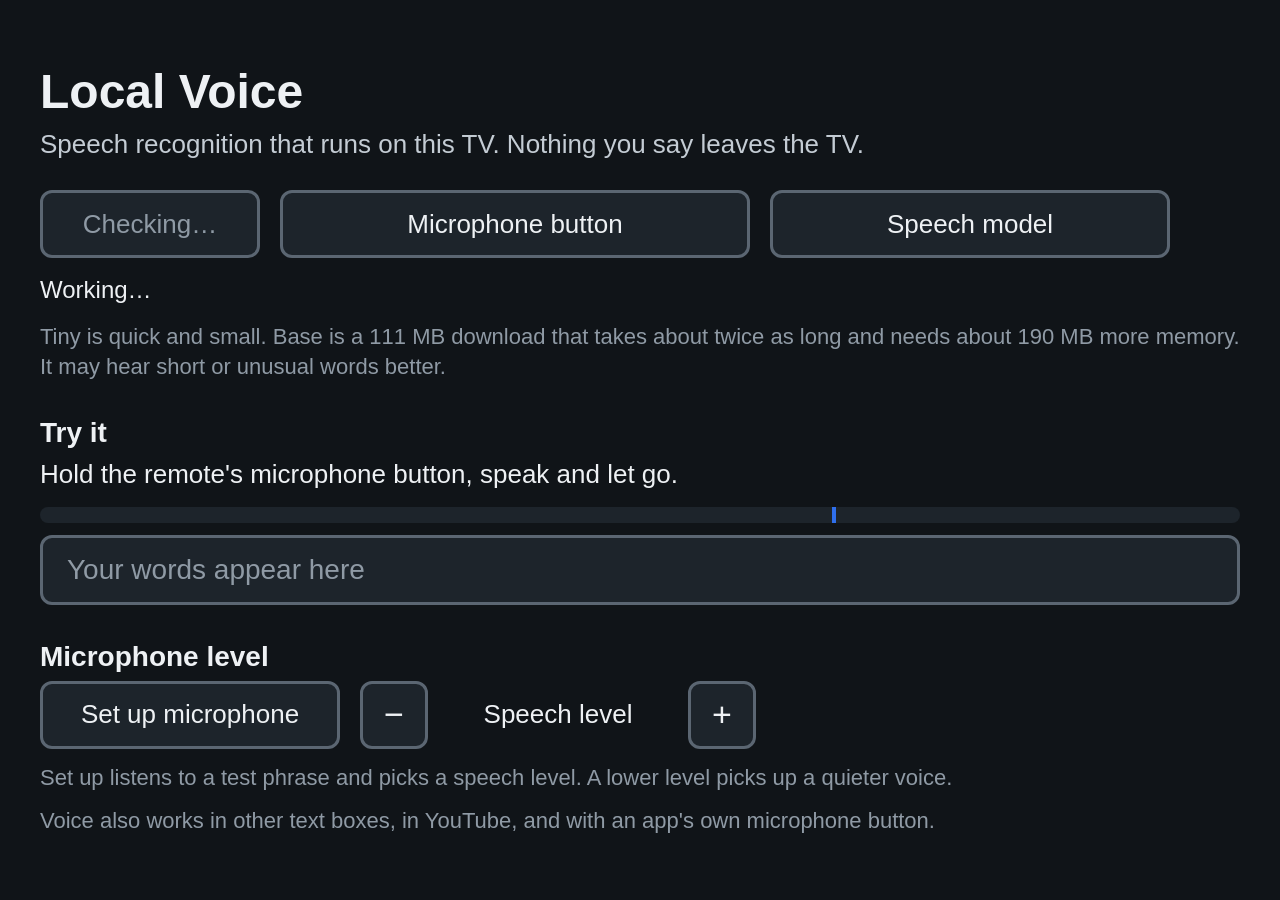
==== app/index.html @ e0bbec35 "Local Voice 0.3.4: choose a larger speech model Tiny stays bundled. Base is downloaded on first use," ====
<!DOCTYPE html>
<html lang="en">
<head>
  <meta charset="utf-8">
  <title>Local Voice</title>
  <link rel="stylesheet" href="style.css">
</head>
<body>
  <main>
    <h1>Local Voice</h1>
    <p class="lead">Speech recognition that runs on this TV. Nothing you say leaves the TV.</p>
    <div class="row">
      <button id="toggle" disabled>Checking…</button>
      <button id="mode">Microphone button</button>
      <button id="model">Speech model</button>
    </div>
    <p id="status" role="status"></p>
    <p id="modelNote" class="note">Tiny is quick and small. Base is a 111 MB download that takes about twice as long and needs about 190 MB more memory. It may hear short or unusual words better.</p>

    <h2>Try it</h2>
    <p>Hold the remote's microphone button, speak and let go.</p>
    <div id="meter"><i id="fill"></i><b id="mark"></b></div>
    <div id="test" class="empty">Your words appear here</div>

    <h2>Microphone level</h2>
    <div class="row">
      <button id="tune">Set up microphone</button>
      <button id="less" class="step" aria-label="Lower the speech level">&minus;</button>
      <span id="speech">Speech level</span>
      <button id="more" class="step" aria-label="Raise the speech level">+</button>
    </div>
    <p id="tuneNote" class="note">Set up listens to a test phrase and picks a speech level. A lower level picks up a quieter voice.</p>

    <p class="note">Voice also works in other text boxes, in YouTube, and with an app's own microphone button.</p>
  </main>
  <script src="level.js"></script>
  <script src="app.js"></script>
</body>
</html>
---- app/style.css ----
html, body { margin: 0; height: 100%; background: #101418; color: #eef1f4; font-family: "LG Smart UI", Arial, sans-serif; }
main { box-sizing: border-box; width: 1200px; margin: 0 auto; padding: 64px 0 0; }
h1 { margin: 0 0 8px; font-size: 48px; font-weight: 600; }
h2 { margin: 36px 0 8px; font-size: 28px; font-weight: 600; }
p { margin: 0; font-size: 26px; line-height: 1.35; }
.lead { color: #c4ccd4; margin-bottom: 28px; }
.note { margin-top: 14px; color: #8f9aa5; font-size: 22px; }
.row { display: flex; align-items: center; }
.row > * { margin-right: 20px; }
button { box-sizing: border-box; height: 68px; padding: 0 32px; border: 3px solid #5b6672; border-radius: 12px; background: #1d242b; color: #eef1f4; font: inherit; font-size: 26px; }
button:focus { outline: none; border-color: #fff; background: #2f6fed; }
button:disabled { color: #8f9aa5; }
#toggle { width: 220px; padding: 0; }
#mode { width: 470px; padding: 0; }
#model { width: 400px; padding: 0; margin-right: 0; }
#tune { width: 300px; padding: 0; }
.step { width: 68px; padding: 0; font-size: 34px; }
#speech { width: 220px; text-align: center; font-size: 26px; }
#status { min-height: 34px; margin-top: 16px; font-size: 24px; }
#meter { position: relative; height: 16px; margin: 14px 0 12px; overflow: hidden; border-radius: 8px; background: #1d242b; }
#fill { position: absolute; left: 0; top: 0; width: 100%; height: 100%; background: #eef1f4; -webkit-transform: scaleX(0); transform: scaleX(0); -webkit-transform-origin: left; transform-origin: left; transition: -webkit-transform .1s linear, transform .1s linear; }
#meter.soft #fill { background: #eef1f4; }
#meter.clear #fill { background: #4cc38a; }
#meter.loud #fill { background: #ff5a4f; }
#mark { position: absolute; left: 66%; top: 0; width: 4px; height: 100%; background: #2f6fed; }
#test { box-sizing: border-box; min-height: 70px; padding: 16px 24px; border: 3px solid #5b6672; border-radius: 12px; background: #1d242b; font-size: 28px; }
#test.empty { color: #8f9aa5; }
.error { color: #ffb4a8; }
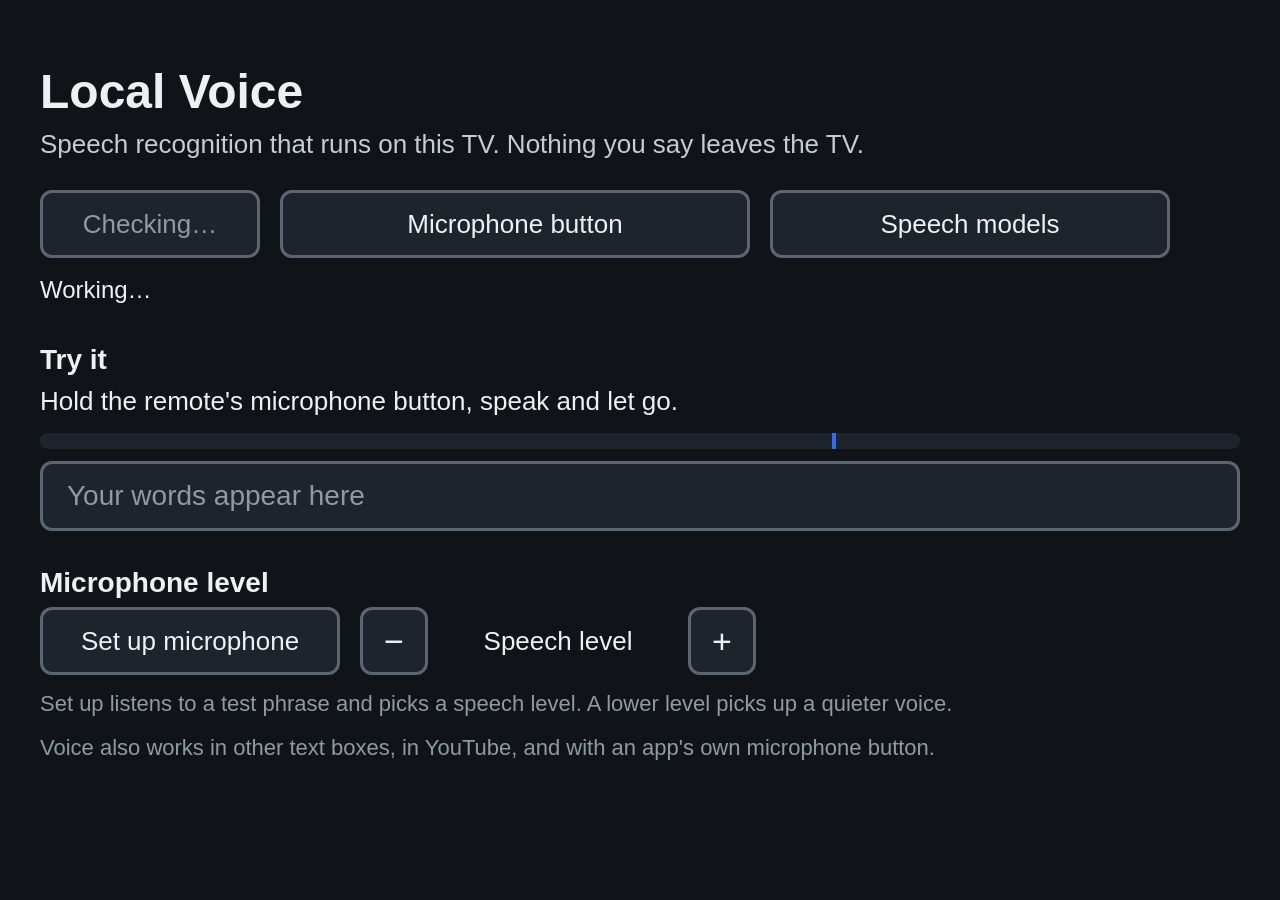
==== commit 82285a35: "Local Voice 0.4.0: download speech models in the app The package no longer holds a model. A Speech m" ====
--- a/app/index.html
+++ b/app/index.html
@@ -6,16 +6,16 @@
   <link rel="stylesheet" href="style.css">
 </head>
 <body>
-  <main>
+  <main id="main">
     <h1>Local Voice</h1>
     <p class="lead">Speech recognition that runs on this TV. Nothing you say leaves the TV.</p>
     <div class="row">
       <button id="toggle" disabled>Checking…</button>
       <button id="mode">Microphone button</button>
-      <button id="model">Speech model</button>
+      <button id="model">Speech models</button>
     </div>
     <p id="status" role="status"></p>
-    <p id="modelNote" class="note">Tiny is quick and small. Base is a 111 MB download that takes about twice as long and needs about 190 MB more memory. It may hear short or unusual words better.</p>
+    <p id="modelNote" class="note"></p>
 
     <h2>Try it</h2>
     <p>Hold the remote's microphone button, speak and let go.</p>
@@ -33,7 +33,15 @@
 
     <p class="note">Voice also works in other text boxes, in YouTube, and with an app's own microphone button.</p>
   </main>
+  <section id="panel">
+    <h1>Speech models</h1>
+    <p id="space" class="lead"></p>
+    <div id="loading"><i class="spinner"></i>Loading models</div>
+    <div id="list"></div>
+    <button id="closePanel">Close</button>
+  </section>
   <script src="level.js"></script>
+  <script src="modelview.js"></script>
   <script src="app.js"></script>
 </body>
 </html>
--- a/app/style.css
+++ b/app/style.css
@@ -1,5 +1,6 @@
 html, body { margin: 0; height: 100%; background: #101418; color: #eef1f4; font-family: "LG Smart UI", Arial, sans-serif; }
-main { box-sizing: border-box; width: 1200px; margin: 0 auto; padding: 64px 0 0; }
+main, #panel { box-sizing: border-box; width: 1200px; margin: 0 auto; padding: 64px 0 0; }
+#panel { display: none; }
 h1 { margin: 0 0 8px; font-size: 48px; font-weight: 600; }
 h2 { margin: 36px 0 8px; font-size: 28px; font-weight: 600; }
 p { margin: 0; font-size: 26px; line-height: 1.35; }
@@ -26,3 +27,20 @@
 #test { box-sizing: border-box; min-height: 70px; padding: 16px 24px; border: 3px solid #5b6672; border-radius: 12px; background: #1d242b; font-size: 28px; }
 #test.empty { color: #8f9aa5; }
 .error { color: #ffb4a8; }
+.model { margin-bottom: 28px; padding: 20px 24px; border: 3px solid #5b6672; border-radius: 12px; background: #1d242b; }
+.model h2 { margin: 0 0 6px; }
+.model button { height: 56px; min-width: 180px; margin-top: 12px; padding: 0 24px; background: #101418; }
+.model button:focus { background: #2f6fed; }
+.facts { font-size: 22px; color: #c4ccd4; }
+.url { font-size: 18px; color: #8f9aa5; word-break: break-all; }
+.bar { height: 14px; margin-top: 12px; overflow: hidden; border-radius: 7px; background: #101418; }
+.bar i { display: block; height: 100%; background: #2f6fed; -webkit-transform: scaleX(0); transform: scaleX(0); -webkit-transform-origin: left; transform-origin: left; transition: -webkit-transform .4s linear, transform .4s linear; }
+.progress { margin-top: 8px; font-size: 22px; }
+#loading { display: none; align-items: center; padding: 40px 0; font-size: 26px; color: #c4ccd4; }
+.spinner { display: block; width: 44px; height: 44px; margin-right: 20px; box-sizing: border-box; border: 5px solid #5b6672; border-top-color: #eef1f4; border-radius: 50%; animation: spin 1s linear infinite; }
+@keyframes spin { to { -webkit-transform: rotate(360deg); transform: rotate(360deg); } }
+.model button.busy { color: #c4ccd4; }
+.dots i { font-style: normal; animation: blink 1.2s infinite; }
+.dots i:nth-child(2) { animation-delay: .2s; }
+.dots i:nth-child(3) { animation-delay: .4s; }
+@keyframes blink { 0%, 60%, 100% { opacity: .15; } 30% { opacity: 1; } }
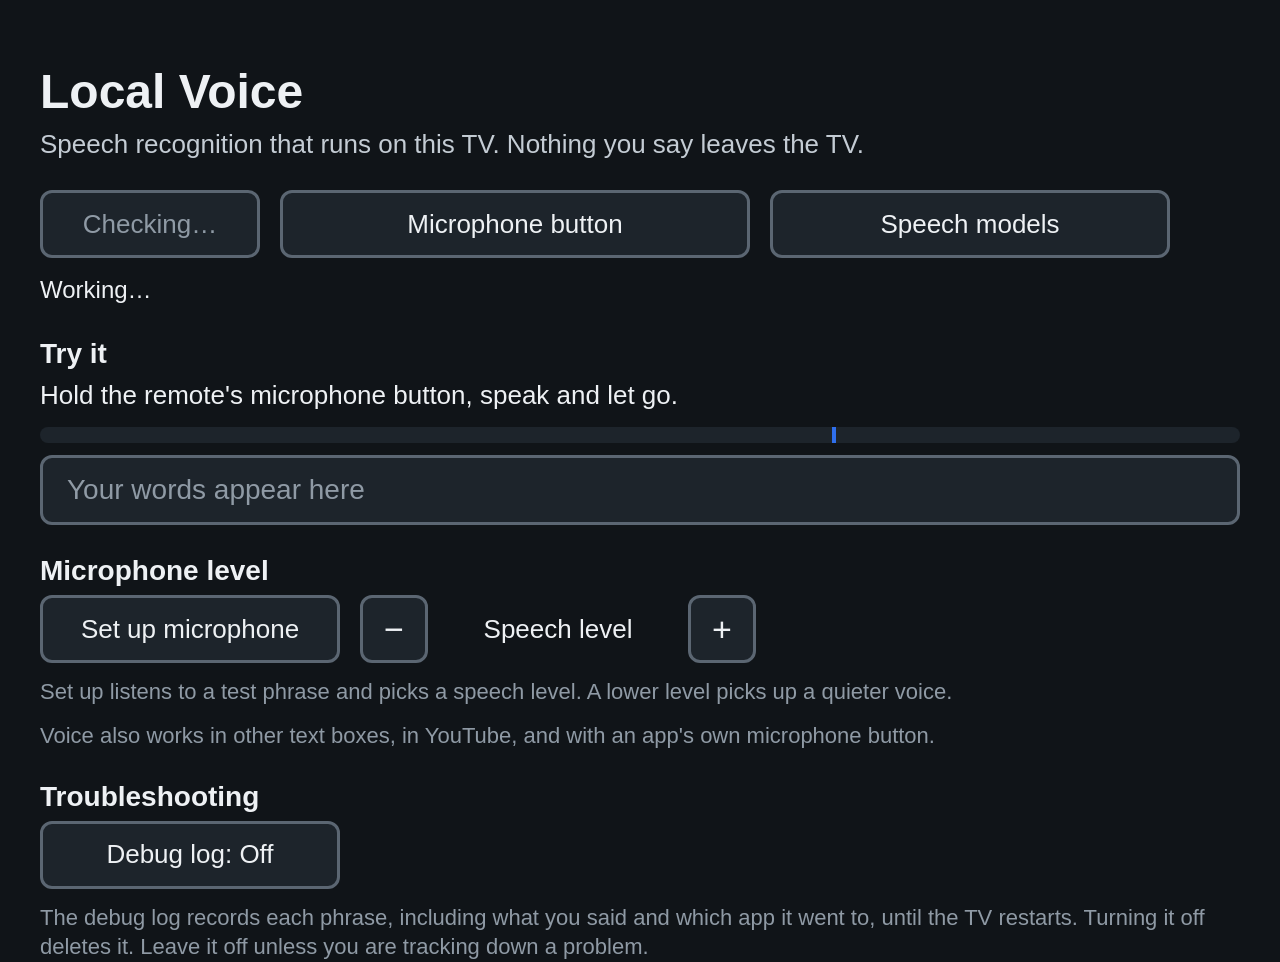
==== commit 1bccfebf: "Local Voice 0.4.1: log nothing about use unless debugging Activity is only logged with the Debug log" ====
--- a/app/index.html
+++ b/app/index.html
@@ -32,6 +32,10 @@
     <p id="tuneNote" class="note">Set up listens to a test phrase and picks a speech level. A lower level picks up a quieter voice.</p>
 
     <p class="note">Voice also works in other text boxes, in YouTube, and with an app's own microphone button.</p>
+
+    <h2>Troubleshooting</h2>
+    <div class="row"><button id="debug">Debug log: Off</button></div>
+    <p class="note">The debug log records each phrase, including what you said and which app it went to, until the TV restarts. Turning it off deletes it. Leave it off unless you are tracking down a problem.</p>
   </main>
   <section id="panel">
     <h1>Speech models</h1>
--- a/app/style.css
+++ b/app/style.css
@@ -2,7 +2,7 @@
 main, #panel { box-sizing: border-box; width: 1200px; margin: 0 auto; padding: 64px 0 0; }
 #panel { display: none; }
 h1 { margin: 0 0 8px; font-size: 48px; font-weight: 600; }
-h2 { margin: 36px 0 8px; font-size: 28px; font-weight: 600; }
+h2 { margin: 30px 0 8px; font-size: 28px; font-weight: 600; }
 p { margin: 0; font-size: 26px; line-height: 1.35; }
 .lead { color: #c4ccd4; margin-bottom: 28px; }
 .note { margin-top: 14px; color: #8f9aa5; font-size: 22px; }
@@ -15,6 +15,7 @@
 #mode { width: 470px; padding: 0; }
 #model { width: 400px; padding: 0; margin-right: 0; }
 #tune { width: 300px; padding: 0; }
+#debug { width: 300px; padding: 0; }
 .step { width: 68px; padding: 0; font-size: 34px; }
 #speech { width: 220px; text-align: center; font-size: 26px; }
 #status { min-height: 34px; margin-top: 16px; font-size: 24px; }
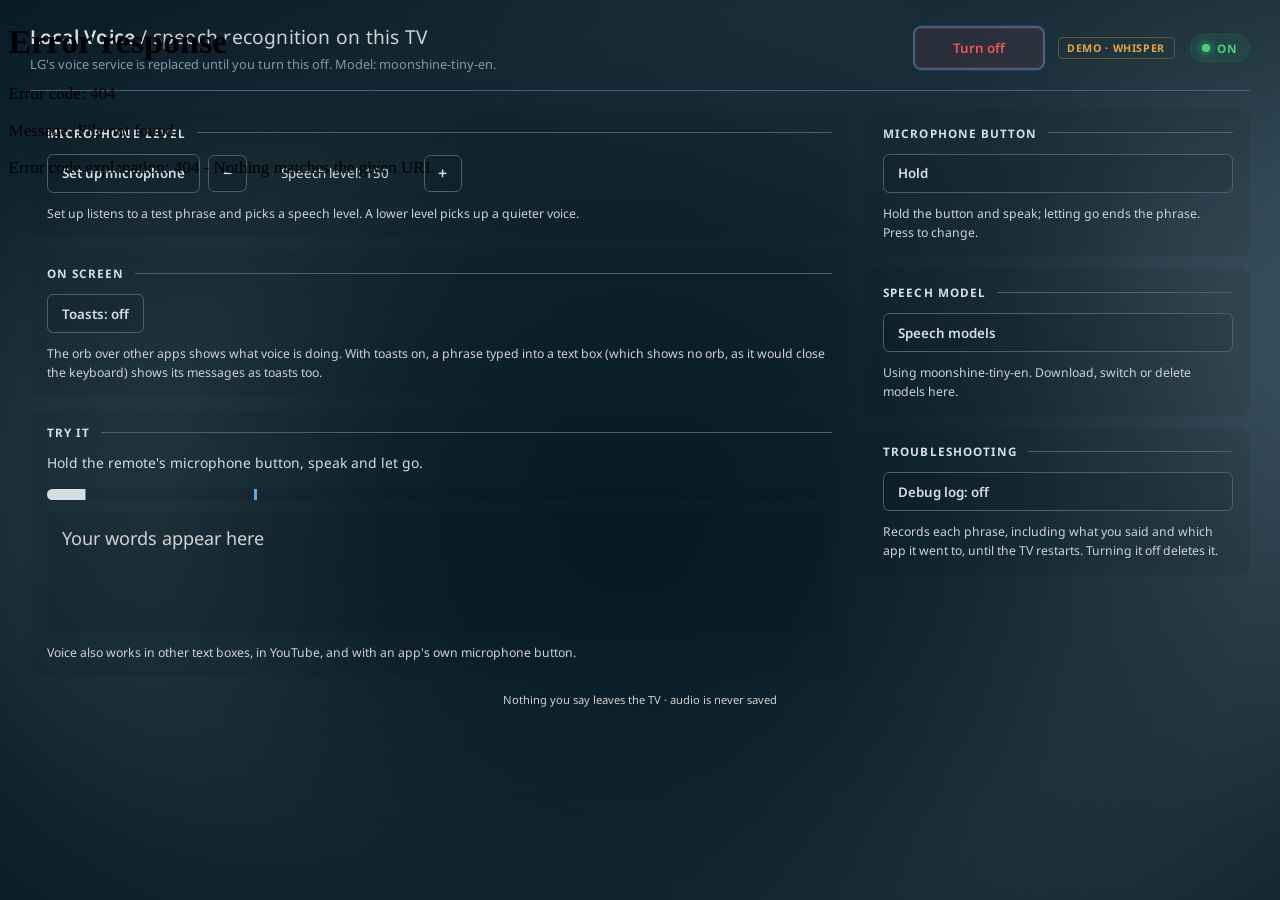
==== commit e7108e22: "Local Voice 0.4.3: the voice orb, a card for each setting, and a demo mode - The voice card is now a" ====
--- a/app/index.html
+++ b/app/index.html
@@ -3,47 +3,85 @@
 <head>
   <meta charset="utf-8">
   <title>Local Voice</title>
+  <link rel="stylesheet" href="gradient.css">
   <link rel="stylesheet" href="style.css">
 </head>
 <body>
-  <main id="main">
-    <h1>Local Voice</h1>
-    <p class="lead">Speech recognition that runs on this TV. Nothing you say leaves the TV.</p>
-    <div class="row">
-      <button id="toggle" disabled>Checking…</button>
-      <button id="mode">Microphone button</button>
-      <button id="model">Speech models</button>
+  <div class="wrap" id="main">
+    <header class="topline">
+      <div class="brand">
+        <h1>Local Voice <span>/ speech recognition on this TV</span></h1>
+        <div class="meta-line" id="status" role="status">checking</div>
+      </div>
+      <button class="ctl primary" id="toggle" disabled>Checking…</button>
+      <span class="demo-tag" id="demoTag" hidden>demo</span>
+      <div class="state-pill unknown" id="pill"><span class="dot"></span><span id="pillText">checking</span></div>
+    </header>
+    <div class="banner" id="banner" hidden></div>
+
+    <div class="main">
+      <div class="pane-left">
+        <section class="card">
+          <div class="section-label">Microphone level</div>
+          <div class="row">
+            <button class="ctl" id="tune">Set up microphone</button>
+            <button class="ctl step" id="less" aria-label="Lower the speech level">&minus;</button>
+            <span id="speech">Speech level</span>
+            <button class="ctl step" id="more" aria-label="Raise the speech level">+</button>
+          </div>
+          <p id="tuneNote" class="note">Set up listens to a test phrase and picks a speech level. A lower level picks up a quieter voice.</p>
+        </section>
+
+        <section class="card">
+          <div class="section-label">On screen</div>
+          <button class="ctl" id="toasts">Toasts: off</button>
+          <p class="note">The orb over other apps shows what voice is doing. With toasts on, a phrase typed into a text box (which shows no orb, as it would close the keyboard) shows its messages as toasts too.</p>
+        </section>
+
+        <section class="card grow">
+          <div class="section-label">Try it</div>
+          <p>Hold the remote's microphone button, speak and let go.</p>
+          <div id="meter"><i id="fill"></i><b id="mark"></b></div>
+          <div id="test" class="empty">Your words appear here</div>
+          <p class="note">Voice also works in other text boxes, in YouTube, and with an app's own microphone button.</p>
+        </section>
+      </div>
+      <div class="pane-right">
+        <section class="card">
+          <div class="section-label">Microphone button</div>
+          <button class="ctl wide" id="mode">Hold</button>
+          <p id="modeNote" class="note"></p>
+        </section>
+        <section class="card">
+          <div class="section-label">Speech model</div>
+          <button class="ctl wide" id="model">Speech models</button>
+          <p id="modelNote" class="note"></p>
+        </section>
+        <section class="card">
+          <div class="section-label">Troubleshooting</div>
+          <button class="ctl wide" id="debug">Debug log: off</button>
+          <p class="note">Records each phrase, including what you said and which app it went to, until the TV restarts. Turning it off deletes it.</p>
+        </section>
+      </div>
     </div>
-    <p id="status" role="status"></p>
-    <p id="modelNote" class="note"></p>
 
-    <h2>Try it</h2>
-    <p>Hold the remote's microphone button, speak and let go.</p>
-    <div id="meter"><i id="fill"></i><b id="mark"></b></div>
-    <div id="test" class="empty">Your words appear here</div>
+    <footer>Nothing you say leaves the TV &middot; audio is never saved</footer>
+  </div>
 
-    <h2>Microphone level</h2>
-    <div class="row">
-      <button id="tune">Set up microphone</button>
-      <button id="less" class="step" aria-label="Lower the speech level">&minus;</button>
-      <span id="speech">Speech level</span>
-      <button id="more" class="step" aria-label="Raise the speech level">+</button>
+  <div class="wrap" id="panel">
+    <header class="topline">
+      <div class="brand">
+        <h1>Speech models <span>/ downloaded to this TV</span></h1>
+        <div class="meta-line" id="space"></div>
+      </div>
+      <button class="ctl" id="closePanel">Close</button>
+    </header>
+    <div class="scroll" id="scroller">
+      <div id="loading"><i class="spinner"></i>Loading models</div>
+      <div id="list"></div>
     </div>
-    <p id="tuneNote" class="note">Set up listens to a test phrase and picks a speech level. A lower level picks up a quieter voice.</p>
-
-    <p class="note">Voice also works in other text boxes, in YouTube, and with an app's own microphone button.</p>
-
-    <h2>Troubleshooting</h2>
-    <div class="row"><button id="debug">Debug log: Off</button></div>
-    <p class="note">The debug log records each phrase, including what you said and which app it went to, until the TV restarts. Turning it off deletes it. Leave it off unless you are tracking down a problem.</p>
-  </main>
-  <section id="panel">
-    <h1>Speech models</h1>
-    <p id="space" class="lead"></p>
-    <div id="loading"><i class="spinner"></i>Loading models</div>
-    <div id="list"></div>
-    <button id="closePanel">Close</button>
-  </section>
+  </div>
+  <script src="demo.js"></script>
   <script src="level.js"></script>
   <script src="modelview.js"></script>
   <script src="app.js"></script>
--- a/app/gradient.css
+++ b/app/gradient.css
@@ -0,0 +1,13 @@
+/* The page's background: soft spots of lighter blue-grey over --bg (#081d27). Plain rgba(), as
+   webOS 5's engine (Chrome 68) has no relative oklch() colours. Each spot is --bg made lighter in
+   OKLCH by 0.04 more than the one before. */
+:root {
+  --bg_gradient:
+    radial-gradient(circle at 49.34% 56.56%, rgba(8,29,39,1) 0%, rgba(8,29,39,0.843) 19.02%, rgba(8,29,39,0.5) 38.05%, rgba(8,29,39,0.157) 57.07%, rgba(8,29,39,0) 76.1%),
+    radial-gradient(circle at 47.65% 65.66%, rgba(18,39,49,1) 0%, rgba(18,39,49,0.843) 17.71%, rgba(18,39,49,0.5) 35.42%, rgba(18,39,49,0.157) 53.14%, rgba(18,39,49,0) 70.85%),
+    radial-gradient(circle at 58.18% 12.57%, rgba(28,49,59,1) 0%, rgba(28,49,59,0.843) 12.9%, rgba(28,49,59,0.5) 25.8%, rgba(28,49,59,0.157) 38.7%, rgba(28,49,59,0) 51.6%),
+    radial-gradient(circle at 71.77% 76%, rgba(38,59,70,1) 0%, rgba(38,59,70,0.843) 13.34%, rgba(38,59,70,0.5) 26.68%, rgba(38,59,70,0.157) 40.01%, rgba(38,59,70,0) 53.35%),
+    radial-gradient(circle at 23.1% 53.37%, rgba(48,69,81,1) 0%, rgba(48,69,81,0.843) 12.46%, rgba(48,69,81,0.5) 24.93%, rgba(48,69,81,0.157) 37.39%, rgba(48,69,81,0) 49.85%),
+    radial-gradient(circle at 100.99% 38.31%, rgba(58,80,92,1) 0%, rgba(58,80,92,0.843) 11.59%, rgba(58,80,92,0.5) 23.18%, rgba(58,80,92,0.157) 34.76%, rgba(58,80,92,0) 46.35%),
+    #081d27;
+}
--- a/app/style.css
+++ b/app/style.css
@@ -1,47 +1,154 @@
-html, body { margin: 0; height: 100%; background: #101418; color: #eef1f4; font-family: "LG Smart UI", Arial, sans-serif; }
-main, #panel { box-sizing: border-box; width: 1200px; margin: 0 auto; padding: 64px 0 0; }
+/* Local Voice's page. Laid out at 1200x675 and zoomed to fill the window: 1.6 on the TV's 1920x1080
+   (app.js sets the zoom). Each part is a card; the top line holds the status and the main switch. */
+:root {
+  --bg: #081d27;
+  --panel: rgba(16, 21, 26, 0.1);
+  --panel-2: rgba(7, 12, 18, 0.08);
+  --border: #4d6071;
+  --border-soft: #4d6071;
+  --text: #d7dee3;
+  --text-dim: #8b97a1;
+  --text-faint: #d1d1d1;
+  --green: #3fd47a;
+  --green-dim: #1d5c3a;
+  --amber: #e0a834;
+  --amber-dim: #6b5620;
+  --red: #f0555a;
+  --red-dim: #6b2528;
+  --blue: #5aa9e6;
+  --font: "Noto Sans", "LG Smart UI", Arial, sans-serif;
+}
+
+/* Noto Sans, Latin only, carried in the app so nothing is fetched (SIL OFL 1.1, fonts/OFL.txt).
+   Other characters fall back to the TV's own fonts. */
+@font-face {
+  font-family: "Noto Sans"; font-style: normal; font-display: swap; font-weight: 100 900;
+  src: url(fonts/NotoSans-latin-wght.woff2) format("woff2");
+}
+
+* { box-sizing: border-box; margin: 0; padding: 0; }
+html { zoom: 1.6; height: 100%; background: var(--bg); }
+body {
+  height: 100%;
+  overflow: hidden;
+  color: var(--text);
+  font-family: var(--font);
+  background: var(--bg_gradient);
+}
+.wrap { width: 1200px; height: 675px; margin: 0 auto; padding: 22px 28px 12px; display: flex; flex-direction: column; }
 #panel { display: none; }
-h1 { margin: 0 0 8px; font-size: 48px; font-weight: 600; }
-h2 { margin: 30px 0 8px; font-size: 28px; font-weight: 600; }
-p { margin: 0; font-size: 26px; line-height: 1.35; }
-.lead { color: #c4ccd4; margin-bottom: 28px; }
-.note { margin-top: 14px; color: #8f9aa5; font-size: 22px; }
+
+/* ---------- Top line: name and status, the switch, and a pill ---------- */
+.topline {
+  flex: none; display: flex; align-items: center;
+  border-bottom: 1px solid var(--border); padding-bottom: 16px; margin-bottom: 18px;
+}
+.brand { flex: 1 1 0; min-width: 0; }
+.brand h1 { font-size: 18px; font-weight: 600; letter-spacing: 0.2px; white-space: nowrap; overflow: hidden; text-overflow: ellipsis; }
+.brand h1 span { color: var(--text-faint); font-weight: 400; }
+.meta-line { margin-top: 4px; font-size: 12px; color: var(--text-dim); white-space: nowrap; overflow: hidden; text-overflow: ellipsis; }
+.meta-line.error { color: var(--red); }
+
+.state-pill {
+  flex: none; display: inline-flex; align-items: center;
+  font-size: 11px; font-weight: 700; letter-spacing: 0.6px; text-transform: uppercase;
+  padding: 5px 11px; border-radius: 20px;
+  border: 1px solid var(--green-dim); color: var(--green); background: rgba(63,212,122,0.07);
+}
+.state-pill .dot { width: 7px; height: 7px; margin-right: 7px; border-radius: 50%; background: var(--green); box-shadow: 0 0 8px var(--green); }
+.state-pill.off { border-color: var(--border); color: var(--text-dim); background: transparent; }
+.state-pill.off .dot { background: var(--text-faint); box-shadow: none; }
+.state-pill.bad { border-color: var(--red-dim); color: var(--red); background: rgba(240,85,90,0.08); }
+.state-pill.bad .dot { background: var(--red); box-shadow: 0 0 8px var(--red); }
+.state-pill.unknown { border-color: var(--amber-dim); color: var(--amber); background: rgba(224,168,52,0.07); }
+.state-pill.unknown .dot { background: var(--amber); box-shadow: 0 0 8px var(--amber); }
+
+/* ---------- Buttons ---------- */
+.ctl {
+  font-family: var(--font); font-size: 12.5px; font-weight: 600;
+  color: var(--text); background: var(--panel-2);
+  border: 1px solid var(--border); border-radius: 6px; padding: 9px 13px;
+}
+.ctl.primary { min-width: 120px; border-color: var(--green-dim); color: var(--green); background: rgba(63,212,122,0.07); }
+.ctl.primary.is-on { border-color: var(--red-dim); color: var(--red); background: rgba(240,85,90,0.08); }
+.ctl.on { border-color: var(--green-dim); color: var(--green); }
+.ctl.wide { width: 100%; text-align: left; }
+.ctl.step { width: 36px; padding: 9px 0; font-size: 15px; line-height: 1; }
+.ctl:disabled { opacity: 0.4; }
+.ctl:focus { outline: none; border-color: var(--blue); box-shadow: 0 0 0 2px rgba(90,169,230,0.45); background: rgba(90,169,230,0.12); }
+.ctl.busy { color: var(--text-dim); }
+
+/* ---------- Banner, for a problem ---------- */
+.banner {
+  flex: none; margin-bottom: 14px; padding: 12px 16px;
+  background: rgba(224,168,52,0.06); border: 1px solid var(--amber-dim); border-left: 3px solid var(--amber);
+  border-radius: 6px; font-size: 12.5px; line-height: 1.6; color: #d9c48a;
+}
+.banner.bad { background: rgba(240,85,90,0.06); border-color: var(--red-dim); border-left-color: var(--red); color: #f0b4b6; }
+
+/* ---------- Cards ---------- */
+.main { flex: 1; min-height: 0; display: flex; }
+.pane-left { flex: 1 1 0; min-width: 0; display: flex; flex-direction: column; }
+.pane-right { width: 360px; flex: none; display: flex; flex-direction: column; margin-left: 16px; }
+.card { flex: none; background: var(--panel); border-radius: 9px; padding: 14px 16px; margin-bottom: 12px; }
+.card.grow { flex: 1 1 auto; display: flex; flex-direction: column; }
+.section-label {
+  display: flex; align-items: center; margin-bottom: 12px;
+  font-size: 11px; font-weight: 700; letter-spacing: 1px; text-transform: uppercase; color: var(--text);
+}
+.section-label::after { content: ""; flex: 1; height: 1px; margin-left: 10px; background: var(--border); }
+p { font-size: 13px; line-height: 1.5; }
+.note { margin-top: 10px; font-size: 11.5px; line-height: 1.55; color: var(--text-faint); }
+.error, .note.error { color: var(--red); }
 .row { display: flex; align-items: center; }
-.row > * { margin-right: 20px; }
-button { box-sizing: border-box; height: 68px; padding: 0 32px; border: 3px solid #5b6672; border-radius: 12px; background: #1d242b; color: #eef1f4; font: inherit; font-size: 26px; }
-button:focus { outline: none; border-color: #fff; background: #2f6fed; }
-button:disabled { color: #8f9aa5; }
-#toggle { width: 220px; padding: 0; }
-#mode { width: 470px; padding: 0; }
-#model { width: 400px; padding: 0; margin-right: 0; }
-#tune { width: 300px; padding: 0; }
-#debug { width: 300px; padding: 0; }
-.step { width: 68px; padding: 0; font-size: 34px; }
-#speech { width: 220px; text-align: center; font-size: 26px; }
-#status { min-height: 34px; margin-top: 16px; font-size: 24px; }
-#meter { position: relative; height: 16px; margin: 14px 0 12px; overflow: hidden; border-radius: 8px; background: #1d242b; }
-#fill { position: absolute; left: 0; top: 0; width: 100%; height: 100%; background: #eef1f4; -webkit-transform: scaleX(0); transform: scaleX(0); -webkit-transform-origin: left; transform-origin: left; transition: -webkit-transform .1s linear, transform .1s linear; }
-#meter.soft #fill { background: #eef1f4; }
-#meter.clear #fill { background: #4cc38a; }
-#meter.loud #fill { background: #ff5a4f; }
-#mark { position: absolute; left: 66%; top: 0; width: 4px; height: 100%; background: #2f6fed; }
-#test { box-sizing: border-box; min-height: 70px; padding: 16px 24px; border: 3px solid #5b6672; border-radius: 12px; background: #1d242b; font-size: 28px; }
-#test.empty { color: #8f9aa5; }
-.error { color: #ffb4a8; }
-.model { margin-bottom: 28px; padding: 20px 24px; border: 3px solid #5b6672; border-radius: 12px; background: #1d242b; }
-.model h2 { margin: 0 0 6px; }
-.model button { height: 56px; min-width: 180px; margin-top: 12px; padding: 0 24px; background: #101418; }
-.model button:focus { background: #2f6fed; }
-.facts { font-size: 22px; color: #c4ccd4; }
-.url { font-size: 18px; color: #8f9aa5; word-break: break-all; }
-.bar { height: 14px; margin-top: 12px; overflow: hidden; border-radius: 7px; background: #101418; }
-.bar i { display: block; height: 100%; background: #2f6fed; -webkit-transform: scaleX(0); transform: scaleX(0); -webkit-transform-origin: left; transform-origin: left; transition: -webkit-transform .4s linear, transform .4s linear; }
-.progress { margin-top: 8px; font-size: 22px; }
-#loading { display: none; align-items: center; padding: 40px 0; font-size: 26px; color: #c4ccd4; }
-.spinner { display: block; width: 44px; height: 44px; margin-right: 20px; box-sizing: border-box; border: 5px solid #5b6672; border-top-color: #eef1f4; border-radius: 50%; animation: spin 1s linear infinite; }
+.row > * + * { margin-left: 8px; }
+#speech { width: 150px; text-align: center; font-size: 12.5px; color: var(--text); }
+
+/* ---------- Try it: the level meter and what was heard ---------- */
+#meter { position: relative; height: 10px; margin: 14px 0 12px; overflow: hidden; border-radius: 5px; background: var(--panel-2); }
+#fill { position: absolute; left: 0; top: 0; width: 100%; height: 100%; background: var(--text); -webkit-transform: scaleX(0); transform: scaleX(0); -webkit-transform-origin: left; transform-origin: left; transition: -webkit-transform .1s linear, transform .1s linear; }
+#meter.soft #fill { background: var(--text); }
+#meter.clear #fill { background: var(--green); }
+#meter.loud #fill { background: var(--red); }
+#mark { position: absolute; left: 66%; top: 0; width: 3px; height: 100%; background: var(--blue); }
+#test {
+  flex: 1 1 auto; min-height: 60px; padding: 12px 14px;
+  background: var(--panel-2); border-radius: 8px;
+  font-size: 17px; line-height: 1.45; color: var(--text);
+}
+#test.empty { color: var(--text-faint); }
+
+footer { flex: none; margin-top: 2px; text-align: center; font-size: 10.5px; color: var(--text-faint); }
+
+/* ---------- Speech models ---------- */
+.scroll { flex: 1; min-height: 0; overflow-y: auto; }
+#list { display: flex; flex-wrap: wrap; justify-content: space-between; }
+.model { width: calc((100% - 14px) / 2); background: var(--panel); border: 1px solid var(--border); border-radius: 9px; padding: 14px 16px; margin-bottom: 14px; }
+.model h2 { margin-bottom: 8px; font-size: 15px; font-weight: 700; }
+.facts { font-size: 12px; color: var(--text-dim); }
+.url { margin-top: 6px; font-size: 10.5px; color: var(--text-faint); word-break: break-all; }
+.bar { height: 8px; margin-top: 12px; overflow: hidden; border-radius: 4px; background: var(--panel-2); border: 1px solid var(--border-soft); }
+.bar i { display: block; height: 100%; background: var(--blue); -webkit-transform: scaleX(0); transform: scaleX(0); -webkit-transform-origin: left; transform-origin: left; transition: -webkit-transform .4s linear, transform .4s linear; }
+.progress { margin-top: 8px; font-size: 12px; color: var(--text-dim); }
+.progress:empty { display: none; }
+.model .row { margin-top: 12px; }
+.model .ctl { min-width: 110px; }
+#loading { display: none; align-items: center; padding: 30px 0; font-size: 13px; color: var(--text-dim); }
+.spinner { display: block; width: 26px; height: 26px; margin-right: 14px; border: 3px solid var(--border); border-top-color: var(--text); border-radius: 50%; animation: spin 1s linear infinite; }
 @keyframes spin { to { -webkit-transform: rotate(360deg); transform: rotate(360deg); } }
-.model button.busy { color: #c4ccd4; }
 .dots i { font-style: normal; animation: blink 1.2s infinite; }
 .dots i:nth-child(2) { animation-delay: .2s; }
 .dots i:nth-child(3) { animation-delay: .4s; }
 @keyframes blink { 0%, 60%, 100% { opacity: .15; } 30% { opacity: 1; } }
+
+/* webOS 5 runs Chrome 68, which has no gap for flex layouts, so spaces between items are margins. */
+.topline > * + * { margin-left: 14px; }
+
+/* ---------- Demo mode (demo.js) ---------- */
+.demo-tag {
+  flex: none; padding: 3px 8px; border: 1px solid var(--amber-dim); border-radius: 4px;
+  font-size: 10px; font-weight: 700; letter-spacing: 0.6px; text-transform: uppercase; color: var(--amber);
+}
+.demo-tag[hidden] { display: none; }
+/* The card, as it shows over other apps on the TV: a frame the size of the page, letting the pointer through. */
+.demo-card { position: fixed; left: 0; top: 0; width: 100%; height: 100%; border: 0; background: transparent; pointer-events: none; z-index: 10; }
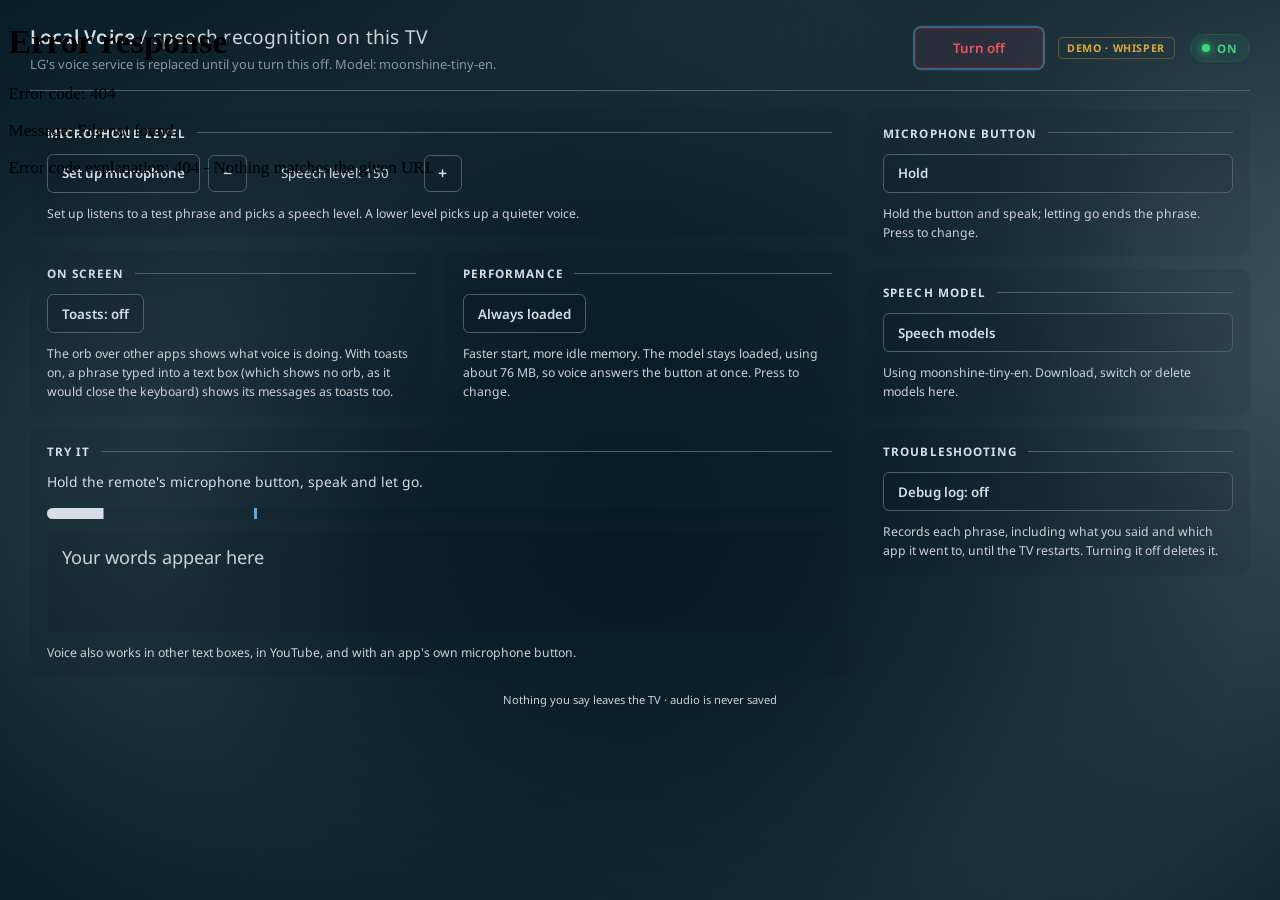
==== commit 5f8a24d7: "Performance: keep the speech model loaded, or load it on demand - Always loaded (the default) keeps " ====
--- a/app/index.html
+++ b/app/index.html
@@ -32,11 +32,19 @@
           <p id="tuneNote" class="note">Set up listens to a test phrase and picks a speech level. A lower level picks up a quieter voice.</p>
         </section>
 
+        <div class="pair">
         <section class="card">
           <div class="section-label">On screen</div>
           <button class="ctl" id="toasts">Toasts: off</button>
           <p class="note">The orb over other apps shows what voice is doing. With toasts on, a phrase typed into a text box (which shows no orb, as it would close the keyboard) shows its messages as toasts too.</p>
         </section>
+
+        <section class="card">
+          <div class="section-label">Performance</div>
+          <button class="ctl" id="engine">Always loaded</button>
+          <p id="engineNote" class="note"></p>
+        </section>
+        </div>
 
         <section class="card grow">
           <div class="section-label">Try it</div>
--- a/app/style.css
+++ b/app/style.css
@@ -92,6 +92,10 @@
 .pane-right { width: 360px; flex: none; display: flex; flex-direction: column; margin-left: 16px; }
 .card { flex: none; background: var(--panel); border-radius: 9px; padding: 14px 16px; margin-bottom: 12px; }
 .card.grow { flex: 1 1 auto; display: flex; flex-direction: column; }
+/* Two cards side by side, as wide as one. */
+.pair { flex: none; display: flex; }
+.pair > .card { flex: 1 1 0; min-width: 0; }
+.pair > .card + .card { margin-left: 12px; }
 .section-label {
   display: flex; align-items: center; margin-bottom: 12px;
   font-size: 11px; font-weight: 700; letter-spacing: 1px; text-transform: uppercase; color: var(--text);
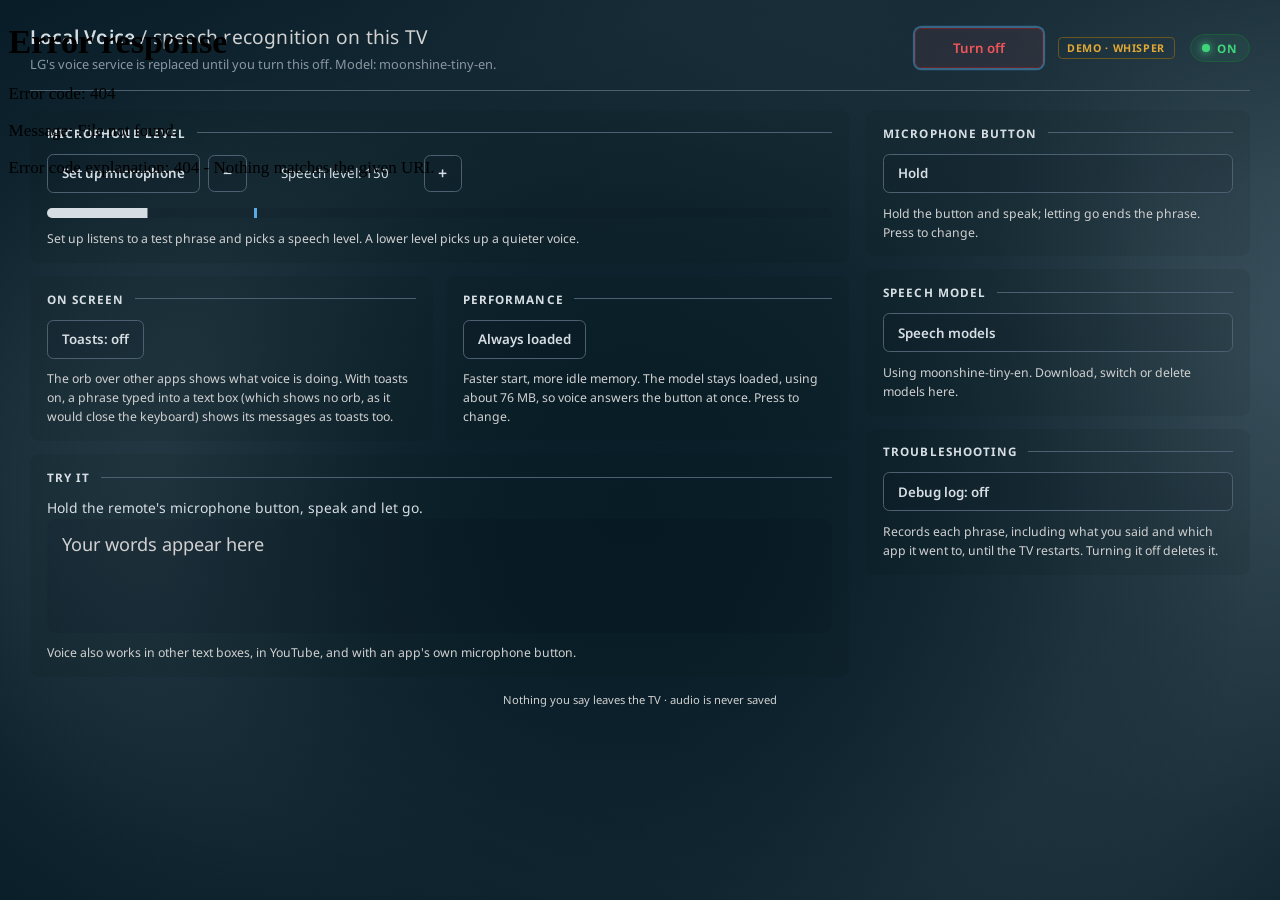
==== commit 11ec26c9: "Speech level down to 10 by hand; the level meter moves into Microphone level" ====
--- a/app/index.html
+++ b/app/index.html
@@ -29,6 +29,7 @@
             <span id="speech">Speech level</span>
             <button class="ctl step" id="more" aria-label="Raise the speech level">+</button>
           </div>
+          <div id="meter"><i id="fill"></i><b id="mark"></b></div>
           <p id="tuneNote" class="note">Set up listens to a test phrase and picks a speech level. A lower level picks up a quieter voice.</p>
         </section>
 
@@ -49,7 +50,6 @@
         <section class="card grow">
           <div class="section-label">Try it</div>
           <p>Hold the remote's microphone button, speak and let go.</p>
-          <div id="meter"><i id="fill"></i><b id="mark"></b></div>
           <div id="test" class="empty">Your words appear here</div>
           <p class="note">Voice also works in other text boxes, in YouTube, and with an app's own microphone button.</p>
         </section>
--- a/app/style.css
+++ b/app/style.css
@@ -108,8 +108,8 @@
 .row > * + * { margin-left: 8px; }
 #speech { width: 150px; text-align: center; font-size: 12.5px; color: var(--text); }
 
-/* ---------- Try it: the level meter and what was heard ---------- */
-#meter { position: relative; height: 10px; margin: 14px 0 12px; overflow: hidden; border-radius: 5px; background: var(--panel-2); }
+/* ---------- Microphone level's meter, and what Try it heard ---------- */
+#meter { position: relative; height: 10px; margin: 14px 0 0; overflow: hidden; border-radius: 5px; background: var(--panel-2); }
 #fill { position: absolute; left: 0; top: 0; width: 100%; height: 100%; background: var(--text); -webkit-transform: scaleX(0); transform: scaleX(0); -webkit-transform-origin: left; transform-origin: left; transition: -webkit-transform .1s linear, transform .1s linear; }
 #meter.soft #fill { background: var(--text); }
 #meter.clear #fill { background: var(--green); }
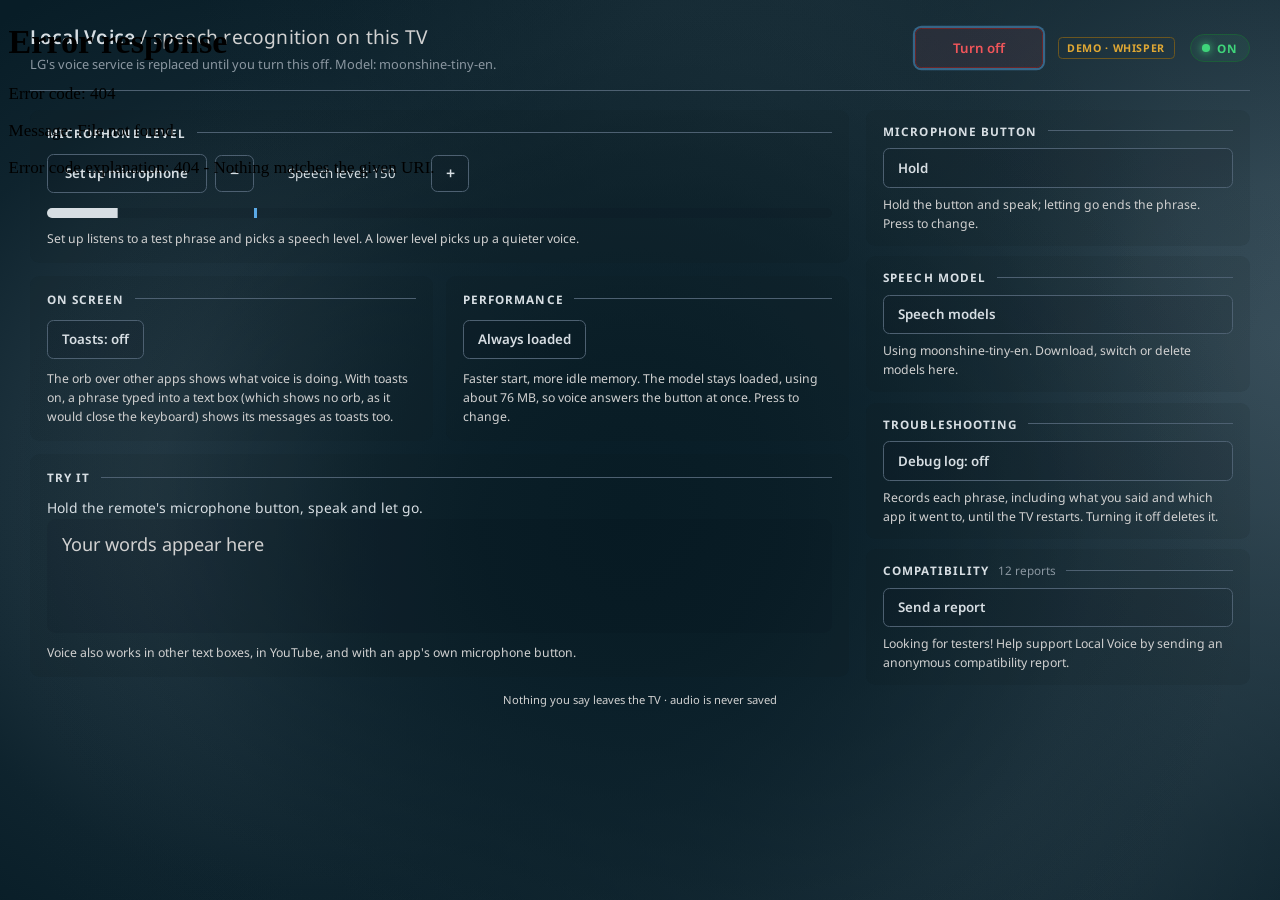
==== commit 3771dbd6: "Compatibility card: send an anonymous report of how Local Voice works on this TV" ====
--- a/app/index.html
+++ b/app/index.html
@@ -70,6 +70,11 @@
           <button class="ctl wide" id="debug">Debug log: off</button>
           <p class="note">Records each phrase, including what you said and which app it went to, until the TV restarts. Turning it off deletes it.</p>
         </section>
+        <section class="card">
+          <div class="section-label">Compatibility<span id="reportCount"></span></div>
+          <button class="ctl wide" id="report">Send a report</button>
+          <p id="reportNote" class="note">Looking for testers! Help support Local Voice by sending an anonymous compatibility report.</p>
+        </section>
       </div>
     </div>
 
@@ -89,9 +94,23 @@
       <div id="list"></div>
     </div>
   </div>
+  <div id="compat" role="dialog" aria-labelledby="compatTitle">
+    <div class="sheet">
+      <div class="section-label" id="compatTitle">Compatibility report</div>
+      <p class="lead">Tick each one that is true on this TV. Leave it unticked if it isn't, or you haven't tried it.</p>
+      <div id="questions"></div>
+      <p id="aboutTv" class="note"></p>
+      <p id="sendNote" class="note"></p>
+      <div class="row end">
+        <button class="ctl" id="cancelReport">Cancel</button>
+        <button class="ctl primary" id="send" disabled>Send</button>
+      </div>
+    </div>
+  </div>
   <script src="demo.js"></script>
   <script src="level.js"></script>
   <script src="modelview.js"></script>
+  <script src="compat.js"></script>
   <script src="app.js"></script>
 </body>
 </html>
--- a/app/style.css
+++ b/app/style.css
@@ -72,6 +72,8 @@
 .ctl.primary { min-width: 120px; border-color: var(--green-dim); color: var(--green); background: rgba(63,212,122,0.07); }
 .ctl.primary.is-on { border-color: var(--red-dim); color: var(--red); background: rgba(240,85,90,0.08); }
 .ctl.on { border-color: var(--green-dim); color: var(--green); }
+/* Set up's Cancel, while it listens for the test phrase. */
+.ctl.active, .ctl.active:focus { border-color: var(--red); color: var(--red); background: rgba(240,85,90,0.12); box-shadow: 0 0 0 2px rgba(240,85,90,0.45); }
 .ctl.wide { width: 100%; text-align: left; }
 .ctl.step { width: 36px; padding: 9px 0; font-size: 15px; line-height: 1; }
 .ctl:disabled { opacity: 0.4; }
@@ -104,8 +106,11 @@
 p { font-size: 13px; line-height: 1.5; }
 .note { margin-top: 10px; font-size: 11.5px; line-height: 1.55; color: var(--text-faint); }
 .error, .note.error { color: var(--red); }
+.note.go { color: var(--green); }
 .row { display: flex; align-items: center; }
 .row > * + * { margin-left: 8px; }
+/* Keeps its width as Cancel, so that the buttons beside it stay put. */
+#tune { min-width: 150px; }
 #speech { width: 150px; text-align: center; font-size: 12.5px; color: var(--text); }
 
 /* ---------- Microphone level's meter, and what Try it heard ---------- */
@@ -148,6 +153,23 @@
 /* webOS 5 runs Chrome 68, which has no gap for flex layouts, so spaces between items are margins. */
 .topline > * + * { margin-left: 14px; }
 
+/* ---------- Compatibility report: a form over the page ---------- */
+#compat { position: fixed; left: 0; top: 0; width: 100%; height: 100%; z-index: 5; display: none; align-items: center; justify-content: center; background: rgba(4, 12, 17, 0.82); }
+#compat .sheet { width: 620px; padding: 20px 24px; border: 1px solid var(--border); border-radius: 10px; background: var(--bg); }
+#compat .lead { margin-bottom: 12px; font-size: 12.5px; color: var(--text-faint); }
+#questions .check { display: flex; align-items: center; margin-bottom: 6px; font-weight: 500; }
+.check i { flex: none; width: 16px; height: 16px; margin-right: 12px; border: 1.5px solid var(--text-dim); border-radius: 4px; }
+.check.on i { border-color: var(--green); background: var(--green); box-shadow: inset 0 0 0 3px var(--bg); }
+.check.on { color: var(--text); border-color: var(--border); }
+.check.on:focus { border-color: var(--blue); }
+.row.end { justify-content: flex-end; margin-top: 14px; }
+#reportCount { margin-left: 8px; font-weight: 400; letter-spacing: 0; text-transform: none; color: var(--text-dim); }
+#reportCount:empty { display: none; }
+/* Four cards fit the sidebar at 16:9 with a little less space around each. */
+.pane-right .card { padding: 12px 16px; margin-bottom: 10px; }
+.pane-right .section-label { margin-bottom: 9px; }
+.pane-right .note { margin-top: 7px; }
+
 /* ---------- Demo mode (demo.js) ---------- */
 .demo-tag {
   flex: none; padding: 3px 8px; border: 1px solid var(--amber-dim); border-radius: 4px;
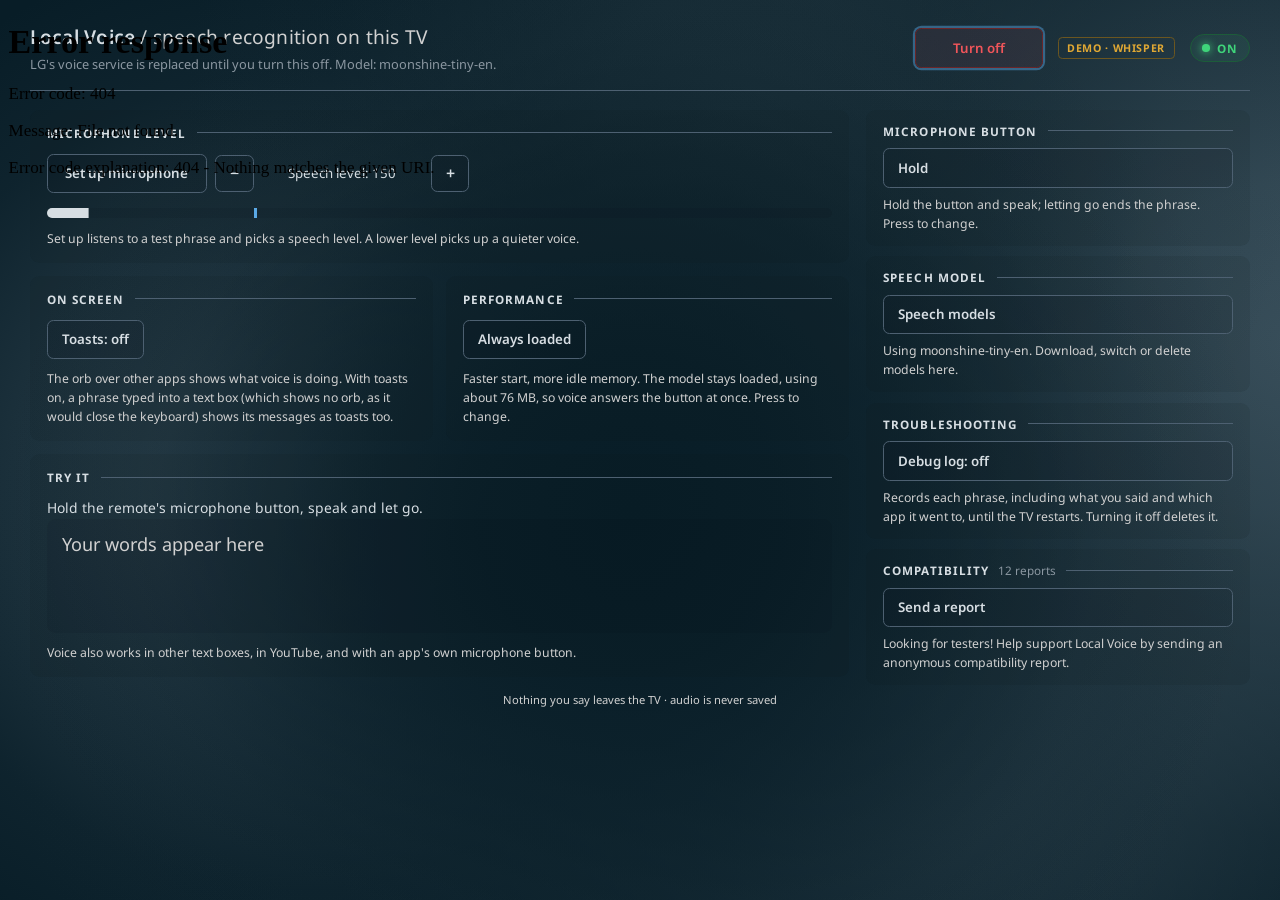
==== commit 7397dd7f: "Parakeet model, Kodi typing, and clearer Speech models - The engine loads transducer models as well " ====
--- a/app/index.html
+++ b/app/index.html
@@ -89,6 +89,10 @@
       </div>
       <button class="ctl" id="closePanel">Close</button>
     </header>
+    <div class="gauges" id="gauges">
+      <div class="gauge"><div class="gauge-label"><b>Disk</b><span id="diskText"></span></div><div class="bar white"><i id="diskFill"></i></div></div>
+      <div class="gauge"><div class="gauge-label"><b>Memory</b><span id="memText"></span></div><div class="bar white"><i id="memFill"></i></div></div>
+    </div>
     <div class="scroll" id="scroller">
       <div id="loading"><i class="spinner"></i>Loading models</div>
       <div id="list"></div>
--- a/app/style.css
+++ b/app/style.css
@@ -134,10 +134,20 @@
 #list { display: flex; flex-wrap: wrap; justify-content: space-between; }
 .model { width: calc((100% - 14px) / 2); background: var(--panel); border: 1px solid var(--border); border-radius: 9px; padding: 14px 16px; margin-bottom: 14px; }
 .model h2 { margin-bottom: 8px; font-size: 15px; font-weight: 700; }
+.model h2 .tag { margin-left: 10px; padding: 2px 8px; border-radius: 9px; background: #fff; color: #10161d; font-size: 11px; font-weight: 700; vertical-align: 2px; }
 .facts { font-size: 12px; color: var(--text-dim); }
 .url { margin-top: 6px; font-size: 10.5px; color: var(--text-faint); word-break: break-all; }
 .bar { height: 8px; margin-top: 12px; overflow: hidden; border-radius: 4px; background: var(--panel-2); border: 1px solid var(--border-soft); }
 .bar i { display: block; height: 100%; background: var(--blue); -webkit-transform: scaleX(0); transform: scaleX(0); -webkit-transform-origin: left; transform-origin: left; transition: -webkit-transform .4s linear, transform .4s linear; }
+.bar.white i { background: #fff; }
+/* Checking has no measure of its own, so a short stripe sweeps across. */
+.bar.wait i { width: 30%; -webkit-transform: none; transform: none; animation: sweep 1.4s ease-in-out infinite; }
+@keyframes sweep { from { margin-left: -30%; } to { margin-left: 100%; } }
+.gauges { display: none; flex: none; justify-content: space-between; margin-bottom: 14px; }
+.gauge { width: calc((100% - 14px) / 2); }
+.gauge .bar { margin-top: 6px; }
+.gauge-label { display: flex; justify-content: space-between; font-size: 12px; color: var(--text-dim); }
+.gauge-label b { color: var(--text); font-weight: 600; }
 .progress { margin-top: 8px; font-size: 12px; color: var(--text-dim); }
 .progress:empty { display: none; }
 .model .row { margin-top: 12px; }
